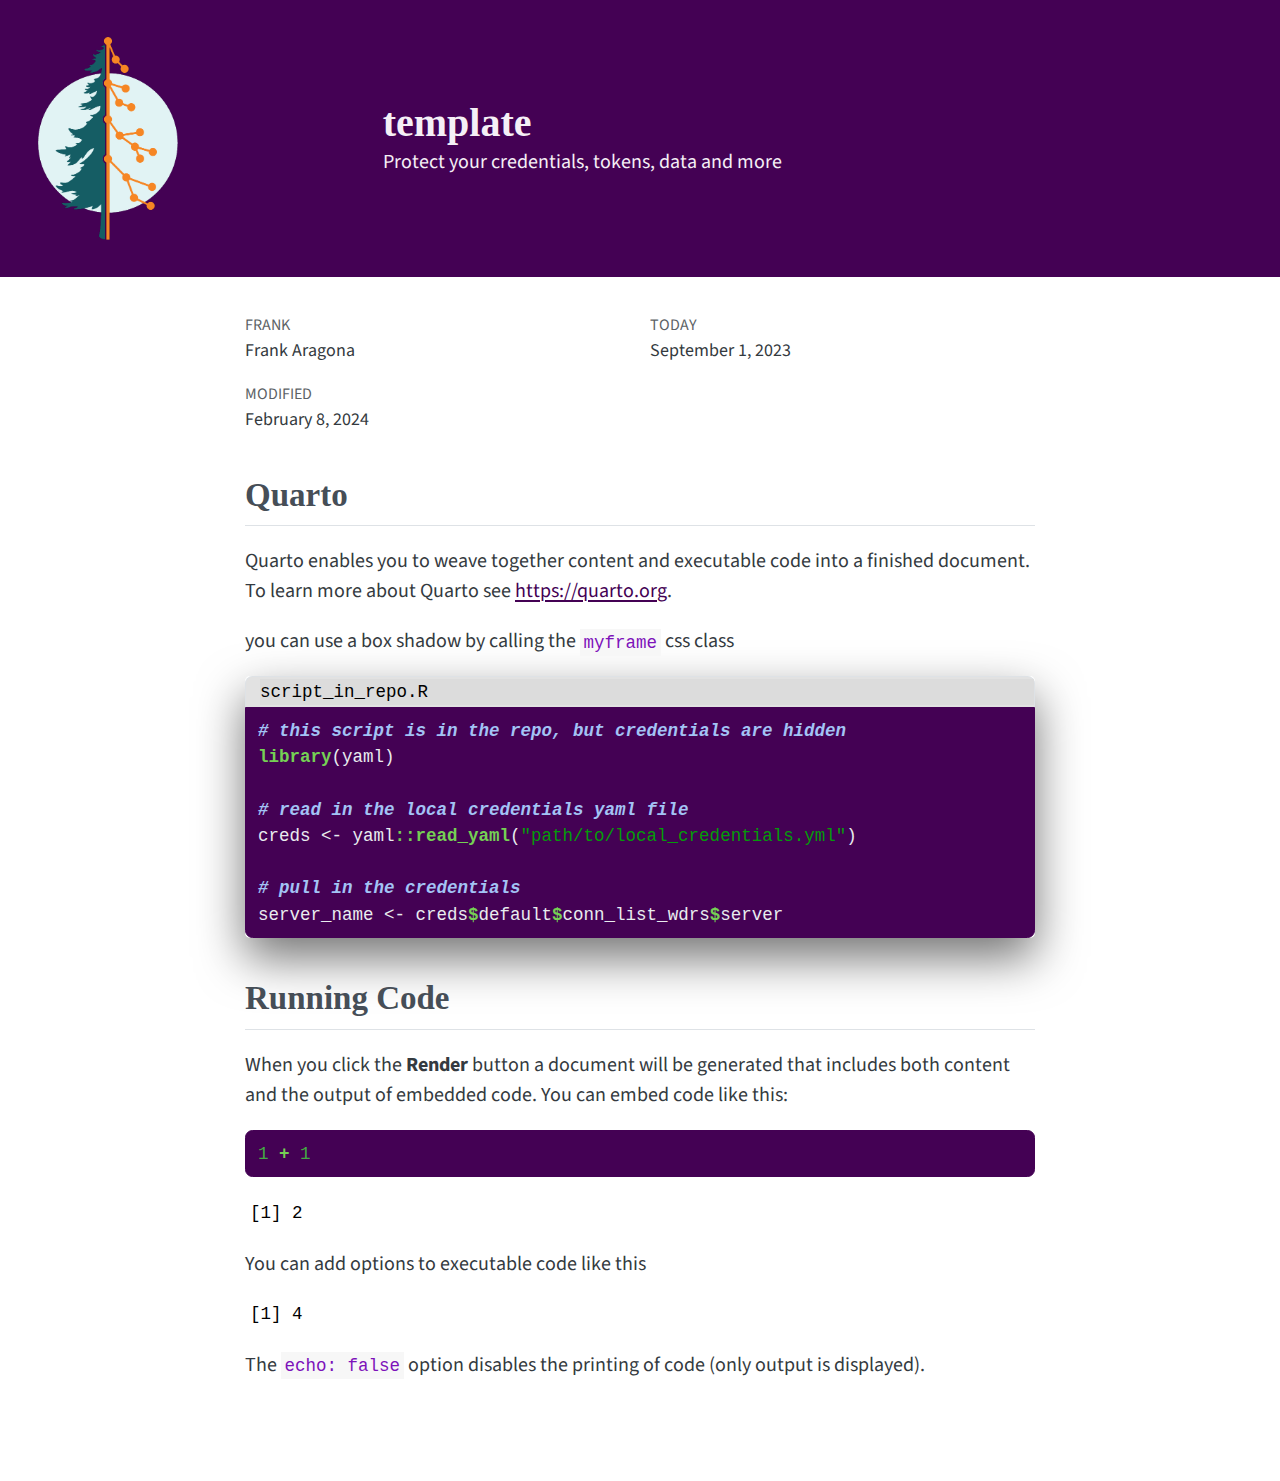
==== template.html @ 8df8af8a "initial push" ====
<!DOCTYPE html>
<html xmlns="http://www.w3.org/1999/xhtml" lang="en" xml:lang="en"><head>

<meta charset="utf-8">
<meta name="generator" content="quarto-1.4.358">

<meta name="viewport" content="width=device-width, initial-scale=1.0, user-scalable=yes">

<meta name="author" content="Frank Aragona">
<meta name="dcterms.date" content="2023-09-01">
<meta name="description" content="Protect your credentials, tokens, data and more">

<title>template</title>
<style>
code{white-space: pre-wrap;}
span.smallcaps{font-variant: small-caps;}
div.columns{display: flex; gap: min(4vw, 1.5em);}
div.column{flex: auto; overflow-x: auto;}
div.hanging-indent{margin-left: 1.5em; text-indent: -1.5em;}
ul.task-list{list-style: none;}
ul.task-list li input[type="checkbox"] {
  width: 0.8em;
  margin: 0 0.8em 0.2em -1em; /* quarto-specific, see https://github.com/quarto-dev/quarto-cli/issues/4556 */ 
  vertical-align: middle;
}
/* CSS for syntax highlighting */
pre > code.sourceCode { white-space: pre; position: relative; }
pre > code.sourceCode > span { line-height: 1.25; }
pre > code.sourceCode > span:empty { height: 1.2em; }
.sourceCode { overflow: visible; }
code.sourceCode > span { color: inherit; text-decoration: inherit; }
div.sourceCode { margin: 1em 0; }
pre.sourceCode { margin: 0; }
@media screen {
div.sourceCode { overflow: auto; }
}
@media print {
pre > code.sourceCode { white-space: pre-wrap; }
pre > code.sourceCode > span { text-indent: -5em; padding-left: 5em; }
}
pre.numberSource code
  { counter-reset: source-line 0; }
pre.numberSource code > span
  { position: relative; left: -4em; counter-increment: source-line; }
pre.numberSource code > span > a:first-child::before
  { content: counter(source-line);
    position: relative; left: -1em; text-align: right; vertical-align: baseline;
    border: none; display: inline-block;
    -webkit-touch-callout: none; -webkit-user-select: none;
    -khtml-user-select: none; -moz-user-select: none;
    -ms-user-select: none; user-select: none;
    padding: 0 4px; width: 4em;
  }
pre.numberSource { margin-left: 3em;  padding-left: 4px; }
div.sourceCode
  {   }
@media screen {
pre > code.sourceCode > span > a:first-child::before { text-decoration: underline; }
}
</style>


<script src="template_files/libs/clipboard/clipboard.min.js"></script>
<script src="template_files/libs/quarto-html/quarto.js"></script>
<script src="template_files/libs/quarto-html/popper.min.js"></script>
<script src="template_files/libs/quarto-html/tippy.umd.min.js"></script>
<script src="template_files/libs/quarto-html/anchor.min.js"></script>
<link href="template_files/libs/quarto-html/tippy.css" rel="stylesheet">
<link href="template_files/libs/quarto-html/quarto-syntax-highlighting.css" rel="stylesheet" id="quarto-text-highlighting-styles">
<script src="template_files/libs/bootstrap/bootstrap.min.js"></script>
<link href="template_files/libs/bootstrap/bootstrap-icons.css" rel="stylesheet">
<link href="template_files/libs/bootstrap/bootstrap.min.css" rel="stylesheet" id="quarto-bootstrap" data-mode="light">


</head>

<body class="fullcontent">

<header id="title-block-header" class="quarto-title-block default page-columns page-full">
  <div class="quarto-title-banner page-columns page-full">
    <div class="quarto-title column-body">
      <h1 class="title">template</h1>
                  <div>
        <div class="description">
          Protect your credentials, tokens, data and more
        </div>
      </div>
                </div>
  </div>
    
  
  <div class="quarto-title-meta">

      <div>
      <div class="quarto-title-meta-heading">frank</div>
      <div class="quarto-title-meta-contents">
               <p>Frank Aragona </p>
            </div>
    </div>
      
      <div>
      <div class="quarto-title-meta-heading">today</div>
      <div class="quarto-title-meta-contents">
        <p class="date">September 1, 2023</p>
      </div>
    </div>
    
      <div>
      <div class="quarto-title-meta-heading">Modified</div>
      <div class="quarto-title-meta-contents">
        <p class="date-modified">February 8, 2024</p>
      </div>
    </div>
      
    </div>
    
  
  </header><div id="quarto-content" class="page-columns page-rows-contents page-layout-article">

<main class="content quarto-banner-title-block" id="quarto-document-content">




<section id="quarto" class="level2">
<h2 class="anchored" data-anchor-id="quarto">Quarto</h2>
<p>Quarto enables you to weave together content and executable code into a finished document. To learn more about Quarto see <a href="https://quarto.org" class="uri">https://quarto.org</a>.</p>
<p>you can use a box shadow by calling the <code>myframe</code> css class</p>
<div class="myframe">
<div class="cell">
<div class="code-with-filename">
<div class="code-with-filename-file">
<pre><strong>script_in_repo.R</strong></pre>
</div>
<div class="sourceCode cell-code" id="cb1"><pre class="sourceCode r code-with-copy"><code class="sourceCode r"><span id="cb1-1"><a href="#cb1-1" aria-hidden="true" tabindex="-1"></a><span class="co"># this script is in the repo, but credentials are hidden</span></span>
<span id="cb1-2"><a href="#cb1-2" aria-hidden="true" tabindex="-1"></a><span class="fu">library</span>(yaml)</span>
<span id="cb1-3"><a href="#cb1-3" aria-hidden="true" tabindex="-1"></a></span>
<span id="cb1-4"><a href="#cb1-4" aria-hidden="true" tabindex="-1"></a><span class="co"># read in the local credentials yaml file</span></span>
<span id="cb1-5"><a href="#cb1-5" aria-hidden="true" tabindex="-1"></a>creds <span class="ot">&lt;-</span> yaml<span class="sc">::</span><span class="fu">read_yaml</span>(<span class="st">"path/to/local_credentials.yml"</span>)</span>
<span id="cb1-6"><a href="#cb1-6" aria-hidden="true" tabindex="-1"></a></span>
<span id="cb1-7"><a href="#cb1-7" aria-hidden="true" tabindex="-1"></a><span class="co"># pull in the credentials</span></span>
<span id="cb1-8"><a href="#cb1-8" aria-hidden="true" tabindex="-1"></a>server_name <span class="ot">&lt;-</span> creds<span class="sc">$</span>default<span class="sc">$</span>conn_list_wdrs<span class="sc">$</span>server</span></code><button title="Copy to Clipboard" class="code-copy-button"><i class="bi"></i></button></pre></div>
</div>
</div>
</div>
</section>
<section id="running-code" class="level2">
<h2 class="anchored" data-anchor-id="running-code">Running Code</h2>
<p>When you click the <strong>Render</strong> button a document will be generated that includes both content and the output of embedded code. You can embed code like this:</p>
<div class="cell">
<div class="sourceCode cell-code" id="cb2"><pre class="sourceCode r code-with-copy"><code class="sourceCode r"><span id="cb2-1"><a href="#cb2-1" aria-hidden="true" tabindex="-1"></a><span class="dv">1</span> <span class="sc">+</span> <span class="dv">1</span></span></code><button title="Copy to Clipboard" class="code-copy-button"><i class="bi"></i></button></pre></div>
<div class="cell-output cell-output-stdout">
<pre><code>[1] 2</code></pre>
</div>
</div>
<p>You can add options to executable code like this</p>
<div class="cell">
<div class="cell-output cell-output-stdout">
<pre><code>[1] 4</code></pre>
</div>
</div>
<p>The <code>echo: false</code> option disables the printing of code (only output is displayed).</p>
</section>

</main>
<!-- /main column -->
<script id="quarto-html-after-body" type="application/javascript">
window.document.addEventListener("DOMContentLoaded", function (event) {
  const toggleBodyColorMode = (bsSheetEl) => {
    const mode = bsSheetEl.getAttribute("data-mode");
    const bodyEl = window.document.querySelector("body");
    if (mode === "dark") {
      bodyEl.classList.add("quarto-dark");
      bodyEl.classList.remove("quarto-light");
    } else {
      bodyEl.classList.add("quarto-light");
      bodyEl.classList.remove("quarto-dark");
    }
  }
  const toggleBodyColorPrimary = () => {
    const bsSheetEl = window.document.querySelector("link#quarto-bootstrap");
    if (bsSheetEl) {
      toggleBodyColorMode(bsSheetEl);
    }
  }
  toggleBodyColorPrimary();  
  const icon = "";
  const anchorJS = new window.AnchorJS();
  anchorJS.options = {
    placement: 'right',
    icon: icon
  };
  anchorJS.add('.anchored');
  const isCodeAnnotation = (el) => {
    for (const clz of el.classList) {
      if (clz.startsWith('code-annotation-')) {                     
        return true;
      }
    }
    return false;
  }
  const clipboard = new window.ClipboardJS('.code-copy-button', {
    text: function(trigger) {
      const codeEl = trigger.previousElementSibling.cloneNode(true);
      for (const childEl of codeEl.children) {
        if (isCodeAnnotation(childEl)) {
          childEl.remove();
        }
      }
      return codeEl.innerText;
    }
  });
  clipboard.on('success', function(e) {
    // button target
    const button = e.trigger;
    // don't keep focus
    button.blur();
    // flash "checked"
    button.classList.add('code-copy-button-checked');
    var currentTitle = button.getAttribute("title");
    button.setAttribute("title", "Copied!");
    let tooltip;
    if (window.bootstrap) {
      button.setAttribute("data-bs-toggle", "tooltip");
      button.setAttribute("data-bs-placement", "left");
      button.setAttribute("data-bs-title", "Copied!");
      tooltip = new bootstrap.Tooltip(button, 
        { trigger: "manual", 
          customClass: "code-copy-button-tooltip",
          offset: [0, -8]});
      tooltip.show();    
    }
    setTimeout(function() {
      if (tooltip) {
        tooltip.hide();
        button.removeAttribute("data-bs-title");
        button.removeAttribute("data-bs-toggle");
        button.removeAttribute("data-bs-placement");
      }
      button.setAttribute("title", currentTitle);
      button.classList.remove('code-copy-button-checked');
    }, 1000);
    // clear code selection
    e.clearSelection();
  });
  function tippyHover(el, contentFn, onTriggerFn, onUntriggerFn) {
    const config = {
      allowHTML: true,
      maxWidth: 500,
      delay: 100,
      arrow: false,
      appendTo: function(el) {
          return el.parentElement;
      },
      interactive: true,
      interactiveBorder: 10,
      theme: 'quarto',
      placement: 'bottom-start',
    };
    if (contentFn) {
      config.content = contentFn;
    }
    if (onTriggerFn) {
      config.onTrigger = onTriggerFn;
    }
    if (onUntriggerFn) {
      config.onUntrigger = onUntriggerFn;
    }
    window.tippy(el, config); 
  }
  const noterefs = window.document.querySelectorAll('a[role="doc-noteref"]');
  for (var i=0; i<noterefs.length; i++) {
    const ref = noterefs[i];
    tippyHover(ref, function() {
      // use id or data attribute instead here
      let href = ref.getAttribute('data-footnote-href') || ref.getAttribute('href');
      try { href = new URL(href).hash; } catch {}
      const id = href.replace(/^#\/?/, "");
      const note = window.document.getElementById(id);
      return note.innerHTML;
    });
  }
  const xrefs = window.document.querySelectorAll('a.quarto-xref');
  const processXRef = (id, note) => {
    // Strip column container classes
    const stripColumnClz = (el) => {
      el.classList.remove("page-full", "page-columns");
      if (el.children) {
        for (const child of el.children) {
          stripColumnClz(child);
        }
      }
    }
    stripColumnClz(note)
    if (id.startsWith('sec-')) {
      // Special case sections, only their first couple elements
      const container = document.createElement("div");
      if (note.children && note.children.length > 2) {
        for (let i = 0; i < 2; i++) {
          container.appendChild(note.children[i].cloneNode(true));
        }
        return container.innerHTML
      } else {
        return note.innerHTML;
      }
    } else {
      // Remove any anchor links if they are present
      const anchorLink = note.querySelector('a.anchorjs-link');
      if (anchorLink) {
        anchorLink.remove();
      }
      return note.innerHTML;
    }
  }
  for (var i=0; i<xrefs.length; i++) {
    const xref = xrefs[i];
    tippyHover(xref, undefined, function(instance) {
      instance.disable();
      let url = xref.getAttribute('href');
      let hash = undefined; 
      if (url.startsWith('#')) {
        hash = url;
      } else {
        try { hash = new URL(url).hash; } catch {}
      }
      if (hash) {
        const id = hash.replace(/^#\/?/, "");
        const note = window.document.getElementById(id);
        if (note !== null) {
          try {
            const html = processXRef(id, note.cloneNode(true));
            instance.setContent(html);
          } finally {
            instance.enable();
            instance.show();
          }
        } else {
          // See if we can fetch this
          fetch(url.split('#')[0])
          .then(res => res.text())
          .then(html => {
            const parser = new DOMParser();
            const htmlDoc = parser.parseFromString(html, "text/html");
            const note = htmlDoc.getElementById(id);
            if (note !== null) {
              const html = processXRef(id, note);
              instance.setContent(html);
            } 
          }).finally(() => {
            instance.enable();
            instance.show();
          });
        }
      }
    }, function(instance) {
    });
  }
      let selectedAnnoteEl;
      const selectorForAnnotation = ( cell, annotation) => {
        let cellAttr = 'data-code-cell="' + cell + '"';
        let lineAttr = 'data-code-annotation="' +  annotation + '"';
        const selector = 'span[' + cellAttr + '][' + lineAttr + ']';
        return selector;
      }
      const selectCodeLines = (annoteEl) => {
        const doc = window.document;
        const targetCell = annoteEl.getAttribute("data-target-cell");
        const targetAnnotation = annoteEl.getAttribute("data-target-annotation");
        const annoteSpan = window.document.querySelector(selectorForAnnotation(targetCell, targetAnnotation));
        const lines = annoteSpan.getAttribute("data-code-lines").split(",");
        const lineIds = lines.map((line) => {
          return targetCell + "-" + line;
        })
        let top = null;
        let height = null;
        let parent = null;
        if (lineIds.length > 0) {
            //compute the position of the single el (top and bottom and make a div)
            const el = window.document.getElementById(lineIds[0]);
            top = el.offsetTop;
            height = el.offsetHeight;
            parent = el.parentElement.parentElement;
          if (lineIds.length > 1) {
            const lastEl = window.document.getElementById(lineIds[lineIds.length - 1]);
            const bottom = lastEl.offsetTop + lastEl.offsetHeight;
            height = bottom - top;
          }
          if (top !== null && height !== null && parent !== null) {
            // cook up a div (if necessary) and position it 
            let div = window.document.getElementById("code-annotation-line-highlight");
            if (div === null) {
              div = window.document.createElement("div");
              div.setAttribute("id", "code-annotation-line-highlight");
              div.style.position = 'absolute';
              parent.appendChild(div);
            }
            div.style.top = top - 2 + "px";
            div.style.height = height + 4 + "px";
            div.style.left = 0;
            let gutterDiv = window.document.getElementById("code-annotation-line-highlight-gutter");
            if (gutterDiv === null) {
              gutterDiv = window.document.createElement("div");
              gutterDiv.setAttribute("id", "code-annotation-line-highlight-gutter");
              gutterDiv.style.position = 'absolute';
              const codeCell = window.document.getElementById(targetCell);
              const gutter = codeCell.querySelector('.code-annotation-gutter');
              gutter.appendChild(gutterDiv);
            }
            gutterDiv.style.top = top - 2 + "px";
            gutterDiv.style.height = height + 4 + "px";
          }
          selectedAnnoteEl = annoteEl;
        }
      };
      const unselectCodeLines = () => {
        const elementsIds = ["code-annotation-line-highlight", "code-annotation-line-highlight-gutter"];
        elementsIds.forEach((elId) => {
          const div = window.document.getElementById(elId);
          if (div) {
            div.remove();
          }
        });
        selectedAnnoteEl = undefined;
      };
        // Handle positioning of the toggle
    window.addEventListener(
      "resize",
      throttle(() => {
        console.log("RESIZE");
        elRect = undefined;
        if (selectedAnnoteEl) {
          selectCodeLines(selectedAnnoteEl);
        }
      }, 10)
    );
    function throttle(fn, ms) {
    let throttle = false;
    let timer;
      return (...args) => {
        if(!throttle) { // first call gets through
            fn.apply(this, args);
            throttle = true;
        } else { // all the others get throttled
            if(timer) clearTimeout(timer); // cancel #2
            timer = setTimeout(() => {
              fn.apply(this, args);
              timer = throttle = false;
            }, ms);
        }
      };
    }
      // Attach click handler to the DT
      const annoteDls = window.document.querySelectorAll('dt[data-target-cell]');
      for (const annoteDlNode of annoteDls) {
        annoteDlNode.addEventListener('click', (event) => {
          const clickedEl = event.target;
          if (clickedEl !== selectedAnnoteEl) {
            unselectCodeLines();
            const activeEl = window.document.querySelector('dt[data-target-cell].code-annotation-active');
            if (activeEl) {
              activeEl.classList.remove('code-annotation-active');
            }
            selectCodeLines(clickedEl);
            clickedEl.classList.add('code-annotation-active');
          } else {
            // Unselect the line
            unselectCodeLines();
            clickedEl.classList.remove('code-annotation-active');
          }
        });
      }
  const findCites = (el) => {
    const parentEl = el.parentElement;
    if (parentEl) {
      const cites = parentEl.dataset.cites;
      if (cites) {
        return {
          el,
          cites: cites.split(' ')
        };
      } else {
        return findCites(el.parentElement)
      }
    } else {
      return undefined;
    }
  };
  var bibliorefs = window.document.querySelectorAll('a[role="doc-biblioref"]');
  for (var i=0; i<bibliorefs.length; i++) {
    const ref = bibliorefs[i];
    const citeInfo = findCites(ref);
    if (citeInfo) {
      tippyHover(citeInfo.el, function() {
        var popup = window.document.createElement('div');
        citeInfo.cites.forEach(function(cite) {
          var citeDiv = window.document.createElement('div');
          citeDiv.classList.add('hanging-indent');
          citeDiv.classList.add('csl-entry');
          var biblioDiv = window.document.getElementById('ref-' + cite);
          if (biblioDiv) {
            citeDiv.innerHTML = biblioDiv.innerHTML;
          }
          popup.appendChild(citeDiv);
        });
        return popup.innerHTML;
      });
    }
  }
});
</script>
</div> <!-- /content -->




</body></html>
---- template_files/libs/quarto-html/tippy.css ----
.tippy-box[data-animation=fade][data-state=hidden]{opacity:0}[data-tippy-root]{max-width:calc(100vw - 10px)}.tippy-box{position:relative;background-color:#333;color:#fff;border-radius:4px;font-size:14px;line-height:1.4;white-space:normal;outline:0;transition-property:transform,visibility,opacity}.tippy-box[data-placement^=top]>.tippy-arrow{bottom:0}.tippy-box[data-placement^=top]>.tippy-arrow:before{bottom:-7px;left:0;border-width:8px 8px 0;border-top-color:initial;transform-origin:center top}.tippy-box[data-placement^=bottom]>.tippy-arrow{top:0}.tippy-box[data-placement^=bottom]>.tippy-arrow:before{top:-7px;left:0;border-width:0 8px 8px;border-bottom-color:initial;transform-origin:center bottom}.tippy-box[data-placement^=left]>.tippy-arrow{right:0}.tippy-box[data-placement^=left]>.tippy-arrow:before{border-width:8px 0 8px 8px;border-left-color:initial;right:-7px;transform-origin:center left}.tippy-box[data-placement^=right]>.tippy-arrow{left:0}.tippy-box[data-placement^=right]>.tippy-arrow:before{left:-7px;border-width:8px 8px 8px 0;border-right-color:initial;transform-origin:center right}.tippy-box[data-inertia][data-state=visible]{transition-timing-function:cubic-bezier(.54,1.5,.38,1.11)}.tippy-arrow{width:16px;height:16px;color:#333}.tippy-arrow:before{content:"";position:absolute;border-color:transparent;border-style:solid}.tippy-content{position:relative;padding:5px 9px;z-index:1}
---- template_files/libs/quarto-html/quarto-syntax-highlighting.css ----
/* quarto syntax highlight colors */
:root {
  --quarto-hl-al-color: #ffff00;
  --quarto-hl-an-color: #0066ff;
  --quarto-hl-at-color: inherit;
  --quarto-hl-bn-color: #44aa43;
  --quarto-hl-bu-color: inherit;
  --quarto-hl-ch-color: #75D054ff;
  --quarto-hl-co-color: #a3c3f5;
  --quarto-hl-cn-color: inherit;
  --quarto-hl-cf-color: #43a8ed;
  --quarto-hl-dt-color: inherit;
  --quarto-hl-dv-color: #44aa43;
  --quarto-hl-do-color: #abe338;
  --quarto-hl-er-color: #ffff00;
  --quarto-hl-ex-color: inherit;
  --quarto-hl-fl-color: #44aa43;
  --quarto-hl-fu-color: #75D054ff;
  --quarto-hl-im-color: inherit;
  --quarto-hl-in-color: #adb5bd;
  --quarto-hl-kw-color: #43a8ed;
  --quarto-hl-op-color: inherit;
  --quarto-hl-pp-color: inherit;
  --quarto-hl-sc-color: #75D054ff;
  --quarto-hl-ss-color: #75D054ff;
  --quarto-hl-st-color: #049b0a;
  --quarto-hl-va-color: inherit;
  --quarto-hl-vs-color: #049b0a;
  --quarto-hl-wa-color: #ffff00;
}

/* other quarto variables */
:root {
  --quarto-font-monospace: SFMono-Regular, Menlo, Monaco, Consolas, "Liberation Mono", "Courier New", monospace;
}

code span.al {
  color: #ffff00;
  font-style: inherit;
}

code span.an {
  color: #0066ff;
  font-weight: bold;
  font-style: italic;
}

code span.at {
  font-style: inherit;
}

code span.bn {
  color: #44aa43;
  font-style: inherit;
}

code span.bu {
  font-style: inherit;
}

code span.ch {
  color: #75d054;
  font-style: inherit;
}

code span.co {
  color: #a3c3f5;
  font-weight: bold;
  font-style: italic;
}

code span.cn {
  font-style: inherit;
}

code span.cf {
  color: #43a8ed;
  font-weight: bold;
  font-style: inherit;
}

code span.dt {
  font-style: inherit;
  text-decoration: underline;
}

code span.dv {
  color: #44aa43;
  font-style: inherit;
}

code span.do {
  color: #abe338;
  font-style: italic;
}

code span.er {
  color: #ffff00;
  font-weight: bold;
  font-style: inherit;
}

code span.ex {
  font-style: inherit;
}

code span.fl {
  color: #44aa43;
  font-style: inherit;
}

code span.fu {
  color: #75d054;
  font-weight: bold;
  font-style: inherit;
}

code span.im {
  font-style: inherit;
}

code span.in {
  color: #adb5bd;
  font-weight: bold;
  font-style: italic;
}

code span.kw {
  color: #43a8ed;
  font-weight: bold;
  font-style: inherit;
}

code span.op {
  font-style: inherit;
}

code span.pp {
  font-weight: bold;
  font-style: inherit;
}

code span.sc {
  color: #75d054;
  font-weight: bold;
  font-style: inherit;
}

code span.ss {
  color: #75d054;
  font-weight: bold;
  font-style: inherit;
}

code span.st {
  color: #049b0a;
  font-style: inherit;
}

code span.va {
  font-style: inherit;
}

code span.vs {
  color: #049b0a;
  font-style: inherit;
}

code span.wa {
  color: #ffff00;
  font-weight: bold;
  font-style: inherit;
}

.prevent-inlining {
  content: "</";
}

/*# sourceMappingURL=debc5d5d77c3f9108843748ff7464032.css.map */
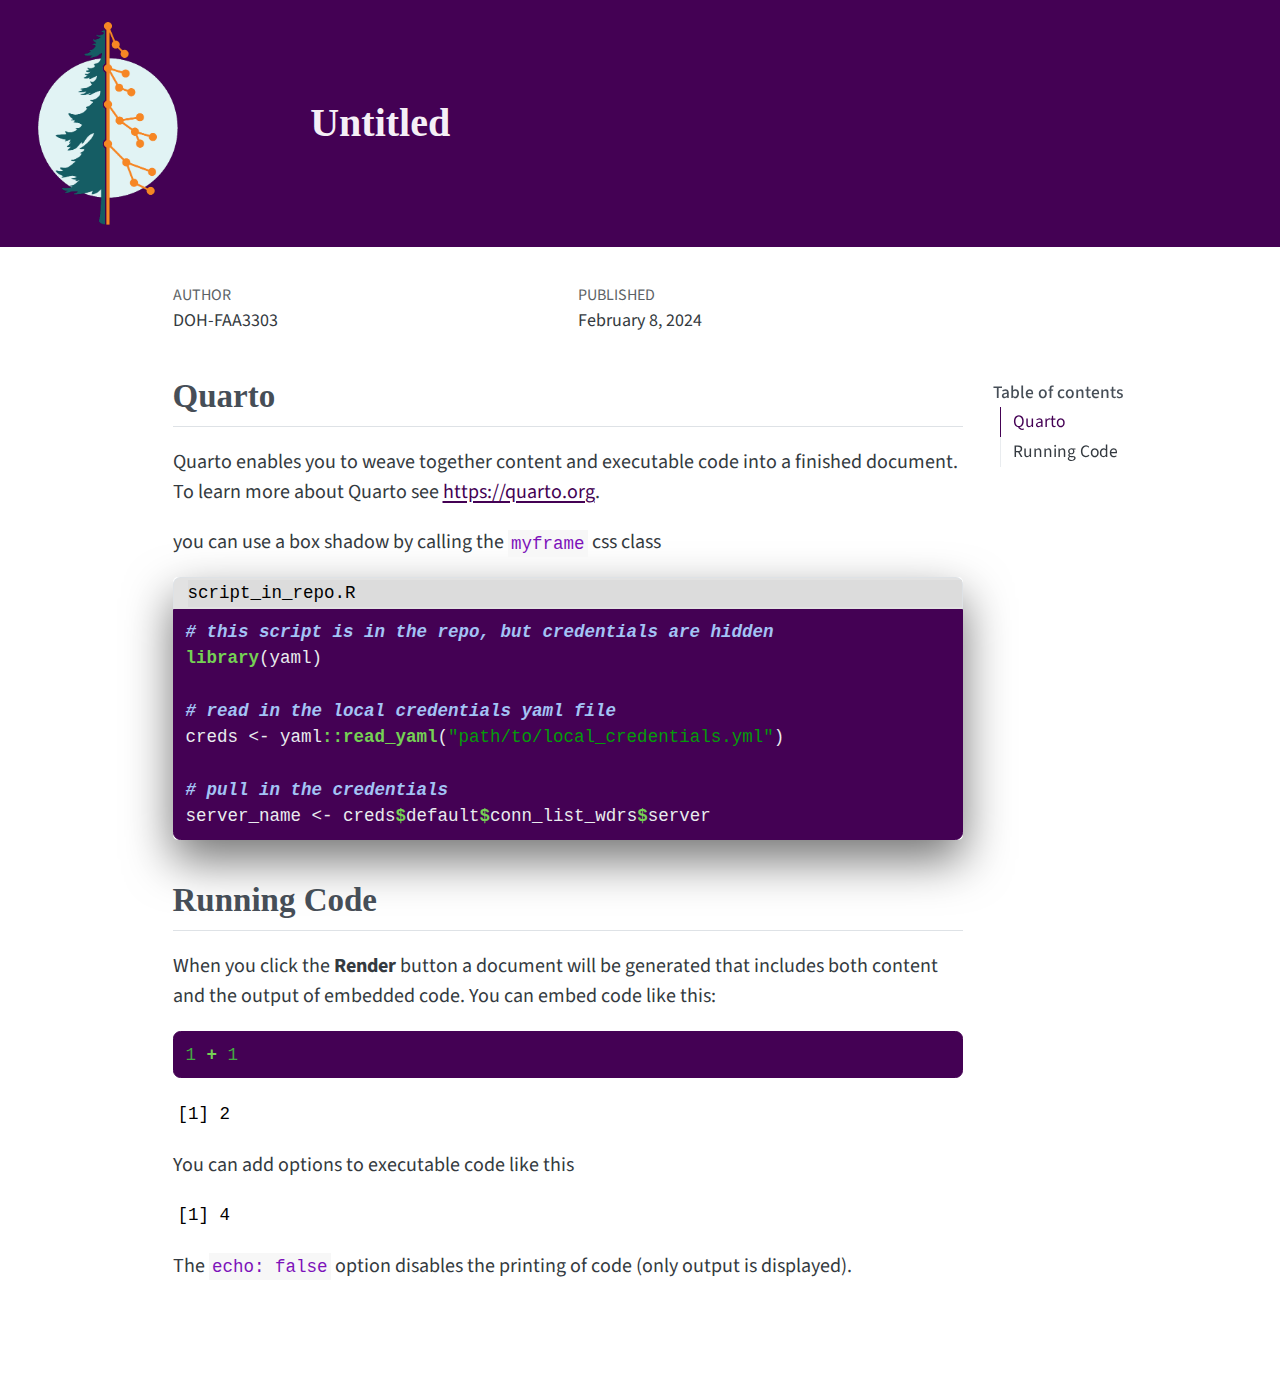
==== commit 37b3862d: "update to make template ext" ====
--- a/template.html
+++ b/template.html
@@ -6,11 +6,10 @@
 
 <meta name="viewport" content="width=device-width, initial-scale=1.0, user-scalable=yes">
 
-<meta name="author" content="Frank Aragona">
-<meta name="dcterms.date" content="2023-09-01">
-<meta name="description" content="Protect your credentials, tokens, data and more">
-
-<title>template</title>
+<meta name="author" content="DOH-FAA3303">
+<meta name="dcterms.date" content="2024-02-08">
+
+<title>Untitled</title>
 <style>
 code{white-space: pre-wrap;}
 span.smallcaps{font-variant: small-caps;}
@@ -74,49 +73,47 @@
 
 </head>
 
-<body class="fullcontent">
+<body>
 
 <header id="title-block-header" class="quarto-title-block default page-columns page-full">
   <div class="quarto-title-banner page-columns page-full">
     <div class="quarto-title column-body">
-      <h1 class="title">template</h1>
-                  <div>
-        <div class="description">
-          Protect your credentials, tokens, data and more
-        </div>
-      </div>
-                </div>
+      <h1 class="title">Untitled</h1>
+                      </div>
   </div>
     
   
   <div class="quarto-title-meta">
 
       <div>
-      <div class="quarto-title-meta-heading">frank</div>
+      <div class="quarto-title-meta-heading">Author</div>
       <div class="quarto-title-meta-contents">
-               <p>Frank Aragona </p>
+               <p>DOH-FAA3303 </p>
             </div>
     </div>
       
       <div>
-      <div class="quarto-title-meta-heading">today</div>
+      <div class="quarto-title-meta-heading">Published</div>
       <div class="quarto-title-meta-contents">
-        <p class="date">September 1, 2023</p>
+        <p class="date">February 8, 2024</p>
       </div>
     </div>
     
-      <div>
-      <div class="quarto-title-meta-heading">Modified</div>
-      <div class="quarto-title-meta-contents">
-        <p class="date-modified">February 8, 2024</p>
-      </div>
-    </div>
       
     </div>
     
   
   </header><div id="quarto-content" class="page-columns page-rows-contents page-layout-article">
-
+<div id="quarto-margin-sidebar" class="sidebar margin-sidebar">
+  <nav id="TOC" role="doc-toc" class="toc-active">
+    <h2 id="toc-title">Table of contents</h2>
+   
+  <ul>
+  <li><a href="#quarto" id="toc-quarto" class="nav-link active" data-scroll-target="#quarto">Quarto</a></li>
+  <li><a href="#running-code" id="toc-running-code" class="nav-link" data-scroll-target="#running-code">Running Code</a></li>
+  </ul>
+</nav>
+</div>
 <main class="content quarto-banner-title-block" id="quarto-document-content">
 
 
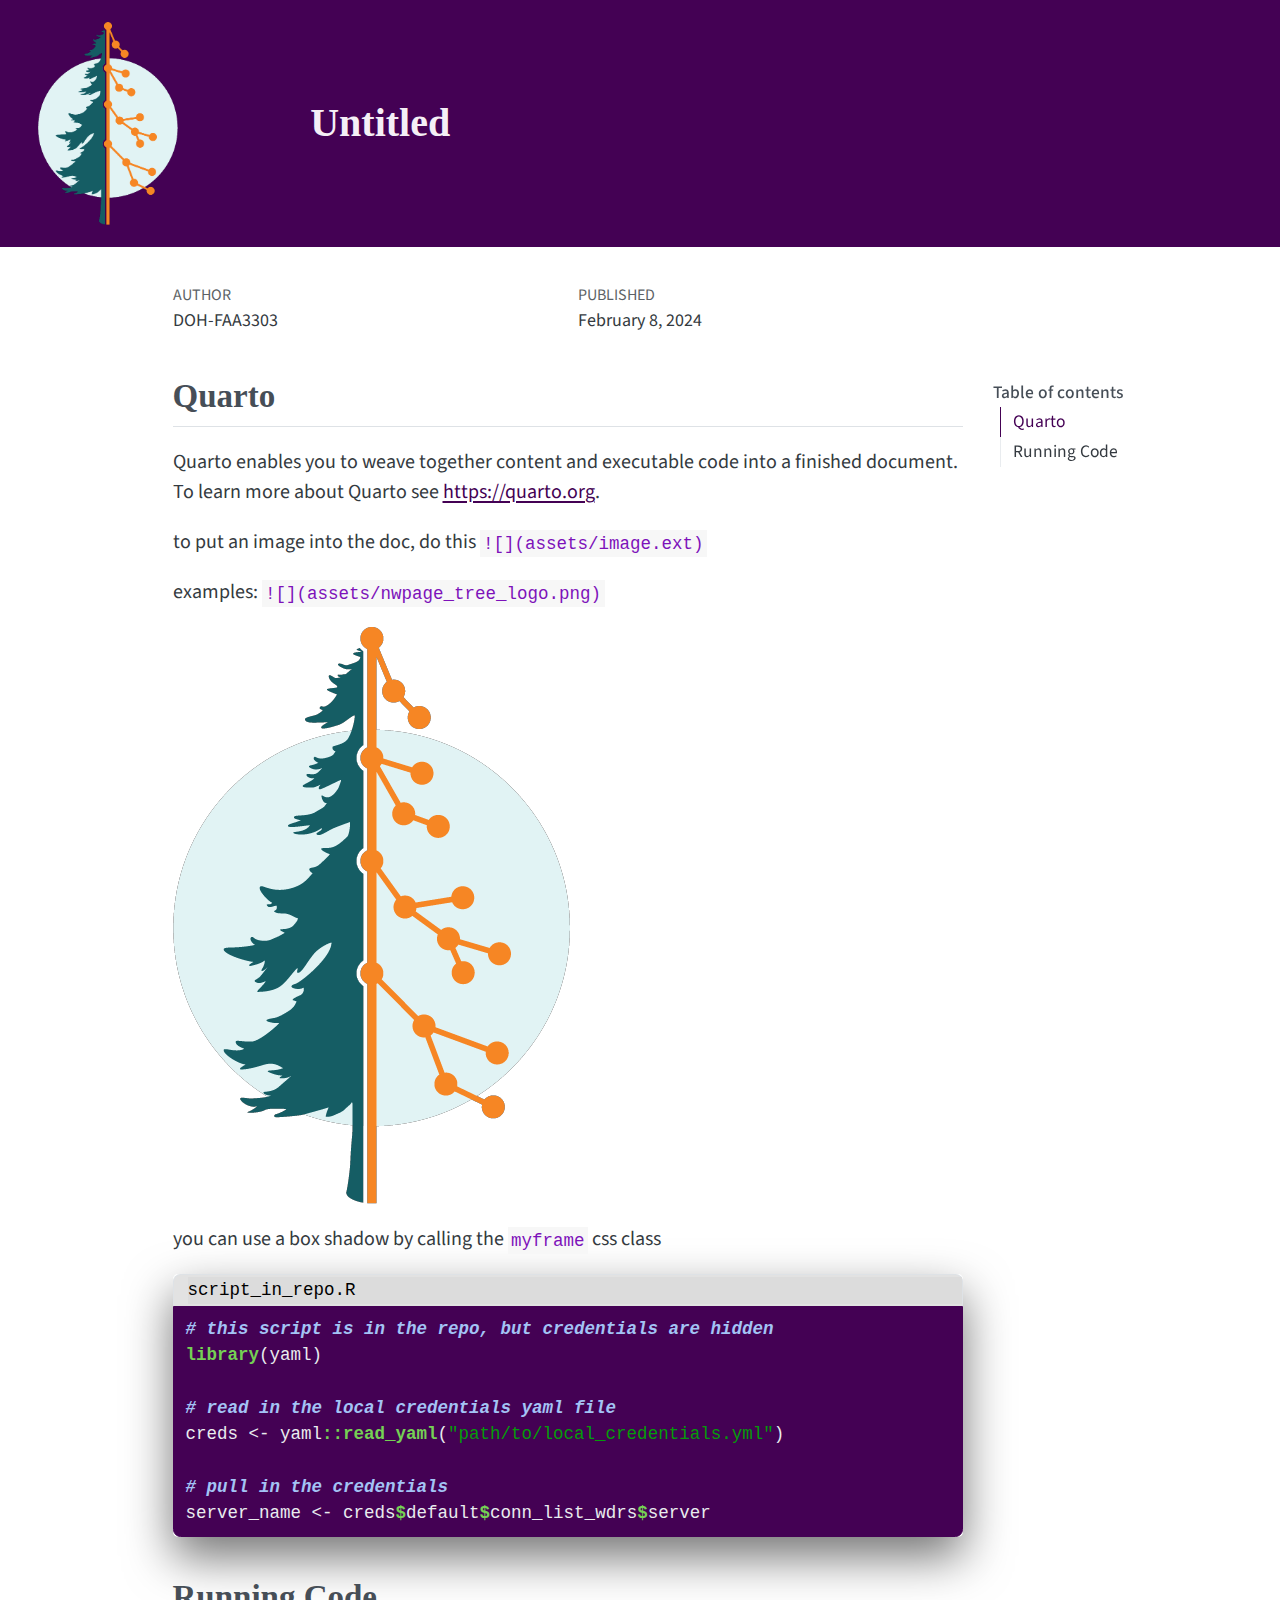
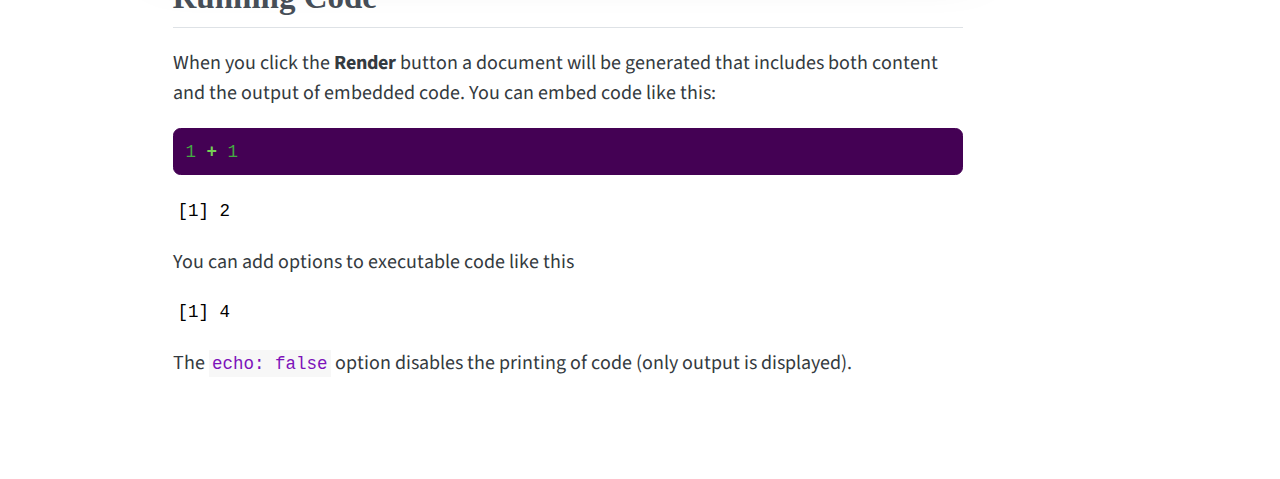
==== commit b65b745b: "add image example" ====
--- a/template.html
+++ b/template.html
@@ -122,6 +122,9 @@
 <section id="quarto" class="level2">
 <h2 class="anchored" data-anchor-id="quarto">Quarto</h2>
 <p>Quarto enables you to weave together content and executable code into a finished document. To learn more about Quarto see <a href="https://quarto.org" class="uri">https://quarto.org</a>.</p>
+<p>to put an image into the doc, do this <code>![](assets/image.ext)</code></p>
+<p>examples: <code>![](assets/nwpage_tree_logo.png)</code></p>
+<p><img src="assets/nwpage_tree_logo.png" class="img-fluid"></p>
 <p>you can use a box shadow by calling the <code>myframe</code> css class</p>
 <div class="myframe">
 <div class="cell">
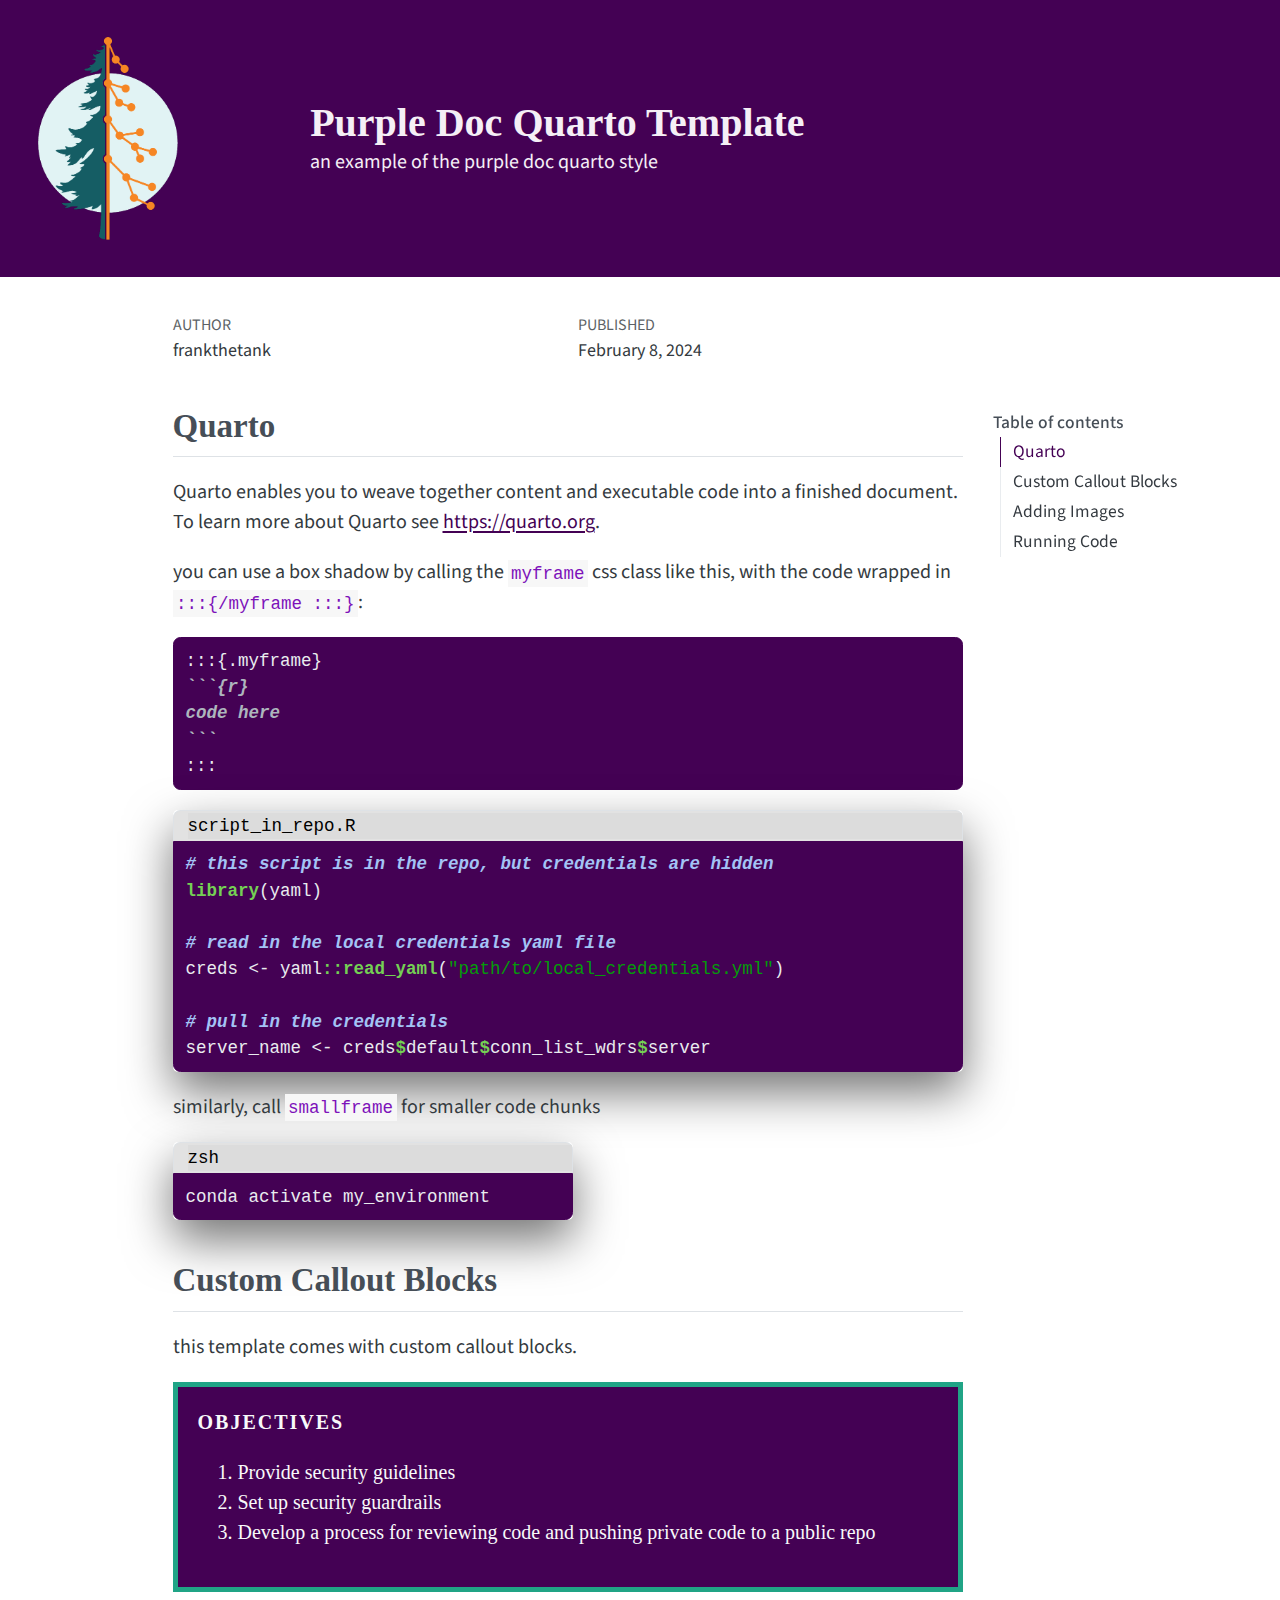
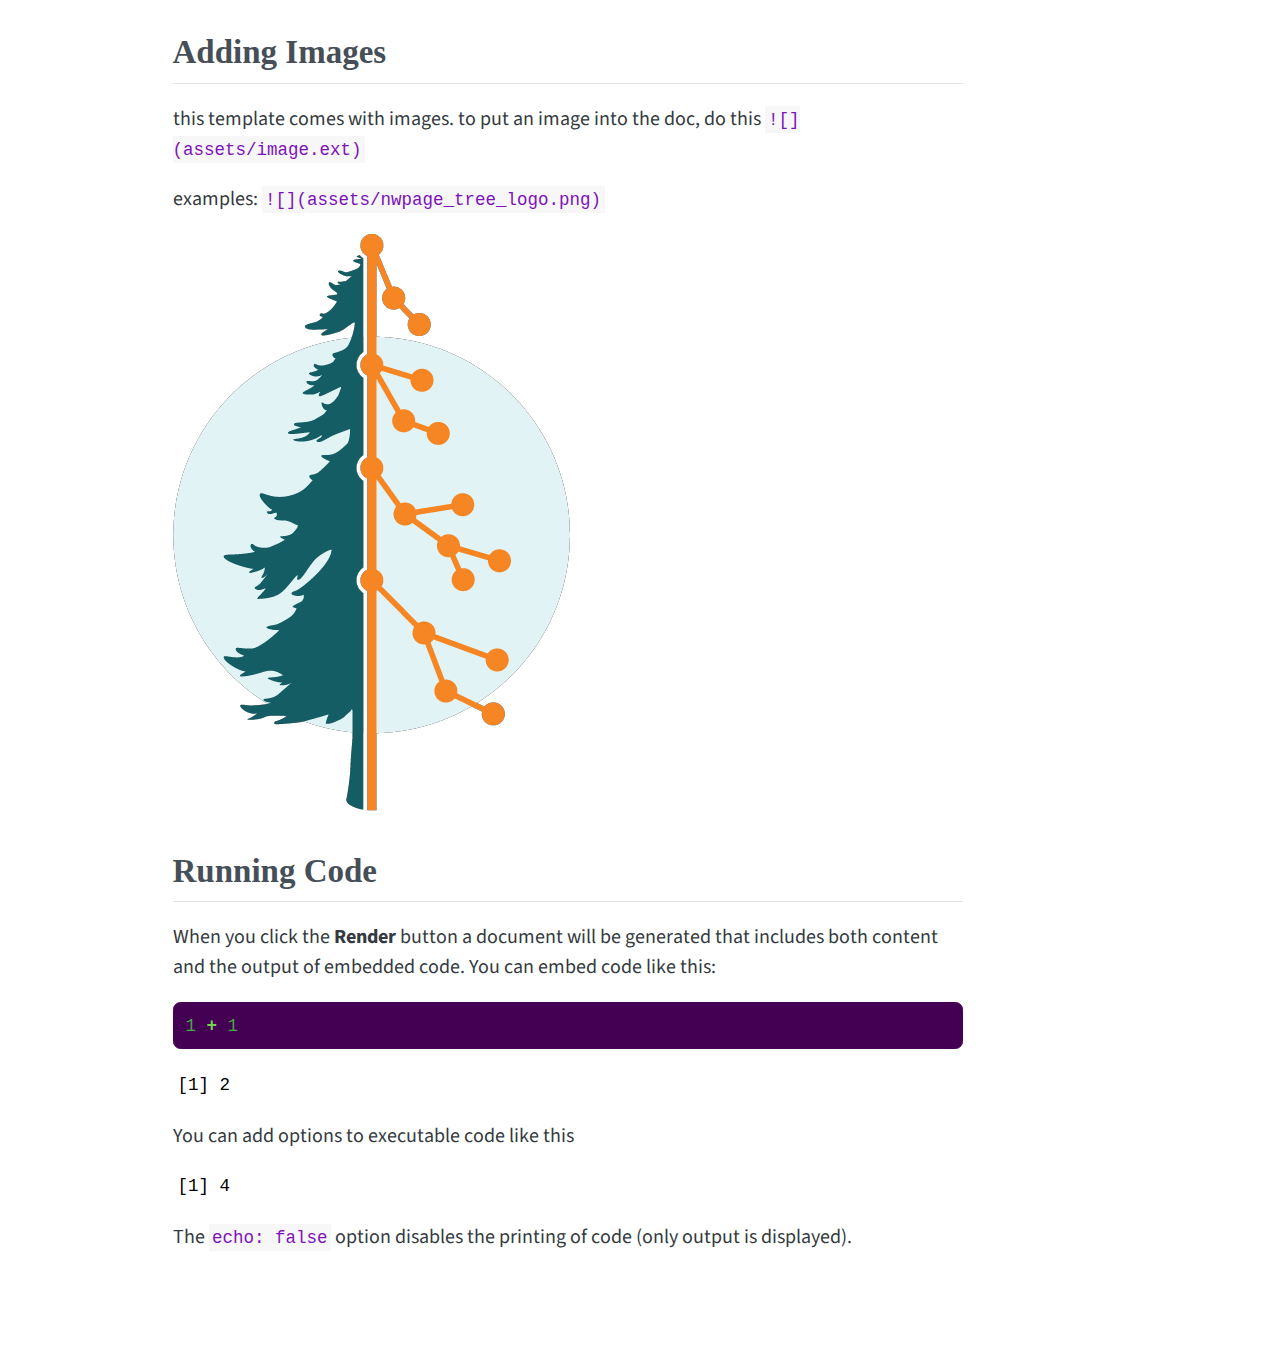
==== commit 9d48acfb: "update example doc" ====
--- a/template.html
+++ b/template.html
@@ -6,10 +6,11 @@
 
 <meta name="viewport" content="width=device-width, initial-scale=1.0, user-scalable=yes">
 
-<meta name="author" content="DOH-FAA3303">
+<meta name="author" content="frankthetank">
 <meta name="dcterms.date" content="2024-02-08">
-
-<title>Untitled</title>
+<meta name="description" content="an example of the purple doc quarto style">
+
+<title>Purple Doc Quarto Template</title>
 <style>
 code{white-space: pre-wrap;}
 span.smallcaps{font-variant: small-caps;}
@@ -78,8 +79,13 @@
 <header id="title-block-header" class="quarto-title-block default page-columns page-full">
   <div class="quarto-title-banner page-columns page-full">
     <div class="quarto-title column-body">
-      <h1 class="title">Untitled</h1>
-                      </div>
+      <h1 class="title">Purple Doc Quarto Template</h1>
+                  <div>
+        <div class="description">
+          an example of the purple doc quarto style
+        </div>
+      </div>
+                </div>
   </div>
     
   
@@ -88,7 +94,7 @@
       <div>
       <div class="quarto-title-meta-heading">Author</div>
       <div class="quarto-title-meta-contents">
-               <p>DOH-FAA3303 </p>
+               <p>frankthetank </p>
             </div>
     </div>
       
@@ -110,6 +116,8 @@
    
   <ul>
   <li><a href="#quarto" id="toc-quarto" class="nav-link active" data-scroll-target="#quarto">Quarto</a></li>
+  <li><a href="#custom-callout-blocks" id="toc-custom-callout-blocks" class="nav-link" data-scroll-target="#custom-callout-blocks">Custom Callout Blocks</a></li>
+  <li><a href="#adding-images" id="toc-adding-images" class="nav-link" data-scroll-target="#adding-images">Adding Images</a></li>
   <li><a href="#running-code" id="toc-running-code" class="nav-link" data-scroll-target="#running-code">Running Code</a></li>
   </ul>
 </nav>
@@ -122,33 +130,64 @@
 <section id="quarto" class="level2">
 <h2 class="anchored" data-anchor-id="quarto">Quarto</h2>
 <p>Quarto enables you to weave together content and executable code into a finished document. To learn more about Quarto see <a href="https://quarto.org" class="uri">https://quarto.org</a>.</p>
-<p>to put an image into the doc, do this <code>![](assets/image.ext)</code></p>
-<p>examples: <code>![](assets/nwpage_tree_logo.png)</code></p>
-<p><img src="assets/nwpage_tree_logo.png" class="img-fluid"></p>
-<p>you can use a box shadow by calling the <code>myframe</code> css class</p>
+<p>you can use a box shadow by calling the <code>myframe</code> css class like this, with the code wrapped in <code>:::{/myframe :::}</code>:</p>
+<div class="sourceCode" id="cb1"><pre class="sourceCode markdown code-with-copy"><code class="sourceCode markdown"><span id="cb1-1"><a href="#cb1-1" aria-hidden="true" tabindex="-1"></a>:::{.myframe}</span>
+<span id="cb1-2"><a href="#cb1-2" aria-hidden="true" tabindex="-1"></a><span class="in">```{r}</span></span>
+<span id="cb1-3"><a href="#cb1-3" aria-hidden="true" tabindex="-1"></a><span class="in">code here</span></span>
+<span id="cb1-4"><a href="#cb1-4" aria-hidden="true" tabindex="-1"></a><span class="in">```</span></span>
+<span id="cb1-5"><a href="#cb1-5" aria-hidden="true" tabindex="-1"></a>:::</span></code><button title="Copy to Clipboard" class="code-copy-button"><i class="bi"></i></button></pre></div>
 <div class="myframe">
 <div class="cell">
 <div class="code-with-filename">
 <div class="code-with-filename-file">
 <pre><strong>script_in_repo.R</strong></pre>
 </div>
-<div class="sourceCode cell-code" id="cb1"><pre class="sourceCode r code-with-copy"><code class="sourceCode r"><span id="cb1-1"><a href="#cb1-1" aria-hidden="true" tabindex="-1"></a><span class="co"># this script is in the repo, but credentials are hidden</span></span>
-<span id="cb1-2"><a href="#cb1-2" aria-hidden="true" tabindex="-1"></a><span class="fu">library</span>(yaml)</span>
-<span id="cb1-3"><a href="#cb1-3" aria-hidden="true" tabindex="-1"></a></span>
-<span id="cb1-4"><a href="#cb1-4" aria-hidden="true" tabindex="-1"></a><span class="co"># read in the local credentials yaml file</span></span>
-<span id="cb1-5"><a href="#cb1-5" aria-hidden="true" tabindex="-1"></a>creds <span class="ot">&lt;-</span> yaml<span class="sc">::</span><span class="fu">read_yaml</span>(<span class="st">"path/to/local_credentials.yml"</span>)</span>
-<span id="cb1-6"><a href="#cb1-6" aria-hidden="true" tabindex="-1"></a></span>
-<span id="cb1-7"><a href="#cb1-7" aria-hidden="true" tabindex="-1"></a><span class="co"># pull in the credentials</span></span>
-<span id="cb1-8"><a href="#cb1-8" aria-hidden="true" tabindex="-1"></a>server_name <span class="ot">&lt;-</span> creds<span class="sc">$</span>default<span class="sc">$</span>conn_list_wdrs<span class="sc">$</span>server</span></code><button title="Copy to Clipboard" class="code-copy-button"><i class="bi"></i></button></pre></div>
-</div>
-</div>
-</div>
+<div class="sourceCode cell-code" id="cb2"><pre class="sourceCode r code-with-copy"><code class="sourceCode r"><span id="cb2-1"><a href="#cb2-1" aria-hidden="true" tabindex="-1"></a><span class="co"># this script is in the repo, but credentials are hidden</span></span>
+<span id="cb2-2"><a href="#cb2-2" aria-hidden="true" tabindex="-1"></a><span class="fu">library</span>(yaml)</span>
+<span id="cb2-3"><a href="#cb2-3" aria-hidden="true" tabindex="-1"></a></span>
+<span id="cb2-4"><a href="#cb2-4" aria-hidden="true" tabindex="-1"></a><span class="co"># read in the local credentials yaml file</span></span>
+<span id="cb2-5"><a href="#cb2-5" aria-hidden="true" tabindex="-1"></a>creds <span class="ot">&lt;-</span> yaml<span class="sc">::</span><span class="fu">read_yaml</span>(<span class="st">"path/to/local_credentials.yml"</span>)</span>
+<span id="cb2-6"><a href="#cb2-6" aria-hidden="true" tabindex="-1"></a></span>
+<span id="cb2-7"><a href="#cb2-7" aria-hidden="true" tabindex="-1"></a><span class="co"># pull in the credentials</span></span>
+<span id="cb2-8"><a href="#cb2-8" aria-hidden="true" tabindex="-1"></a>server_name <span class="ot">&lt;-</span> creds<span class="sc">$</span>default<span class="sc">$</span>conn_list_wdrs<span class="sc">$</span>server</span></code><button title="Copy to Clipboard" class="code-copy-button"><i class="bi"></i></button></pre></div>
+</div>
+</div>
+</div>
+<p>similarly, call <code>smallframe</code> for smaller code chunks</p>
+<div class="smallframe">
+<div class="cell">
+<div class="code-with-filename">
+<div class="code-with-filename-file">
+<pre><strong>zsh</strong></pre>
+</div>
+<div class="sourceCode cell-code" id="cb3"><pre class="sourceCode bash code-with-copy"><code class="sourceCode bash"><span id="cb3-1"><a href="#cb3-1" aria-hidden="true" tabindex="-1"></a><span class="ex">conda</span> activate my_environment</span></code><button title="Copy to Clipboard" class="code-copy-button"><i class="bi"></i></button></pre></div>
+</div>
+</div>
+</div>
+</section>
+<section id="custom-callout-blocks" class="level2">
+<h2 class="anchored" data-anchor-id="custom-callout-blocks">Custom Callout Blocks</h2>
+<p>this template comes with custom callout blocks.</p>
+<div class="note">
+<p> <strong>Objectives</strong></p>
+<ol type="1">
+<li>Provide security guidelines</li>
+<li>Set up security guardrails</li>
+<li>Develop a process for reviewing code and pushing private code to a public repo</li>
+</ol>
+</div>
+</section>
+<section id="adding-images" class="level2">
+<h2 class="anchored" data-anchor-id="adding-images">Adding Images</h2>
+<p>this template comes with images. to put an image into the doc, do this <code>![](assets/image.ext)</code></p>
+<p>examples: <code>![](assets/nwpage_tree_logo.png)</code></p>
+<p><img src="assets/nwpage_tree_logo.png" class="img-fluid"></p>
 </section>
 <section id="running-code" class="level2">
 <h2 class="anchored" data-anchor-id="running-code">Running Code</h2>
 <p>When you click the <strong>Render</strong> button a document will be generated that includes both content and the output of embedded code. You can embed code like this:</p>
 <div class="cell">
-<div class="sourceCode cell-code" id="cb2"><pre class="sourceCode r code-with-copy"><code class="sourceCode r"><span id="cb2-1"><a href="#cb2-1" aria-hidden="true" tabindex="-1"></a><span class="dv">1</span> <span class="sc">+</span> <span class="dv">1</span></span></code><button title="Copy to Clipboard" class="code-copy-button"><i class="bi"></i></button></pre></div>
+<div class="sourceCode cell-code" id="cb4"><pre class="sourceCode r code-with-copy"><code class="sourceCode r"><span id="cb4-1"><a href="#cb4-1" aria-hidden="true" tabindex="-1"></a><span class="dv">1</span> <span class="sc">+</span> <span class="dv">1</span></span></code><button title="Copy to Clipboard" class="code-copy-button"><i class="bi"></i></button></pre></div>
 <div class="cell-output cell-output-stdout">
 <pre><code>[1] 2</code></pre>
 </div>
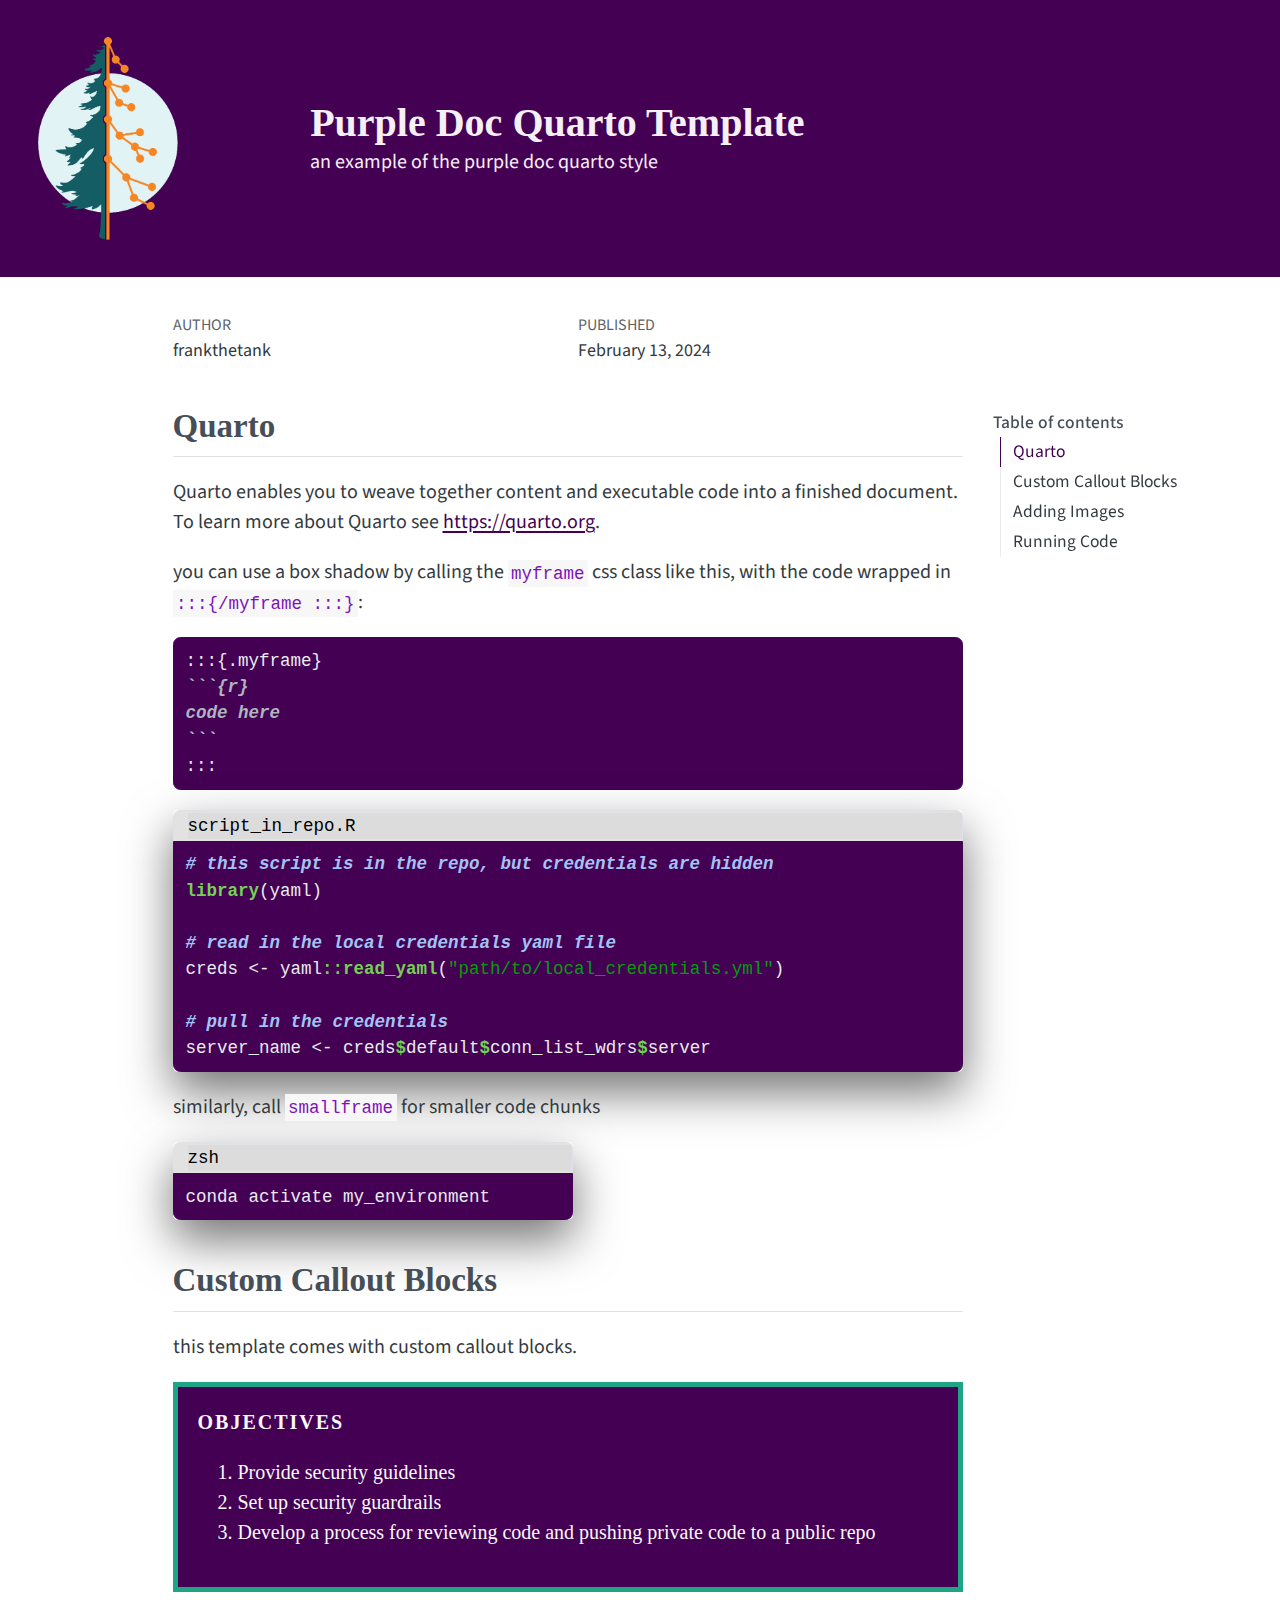
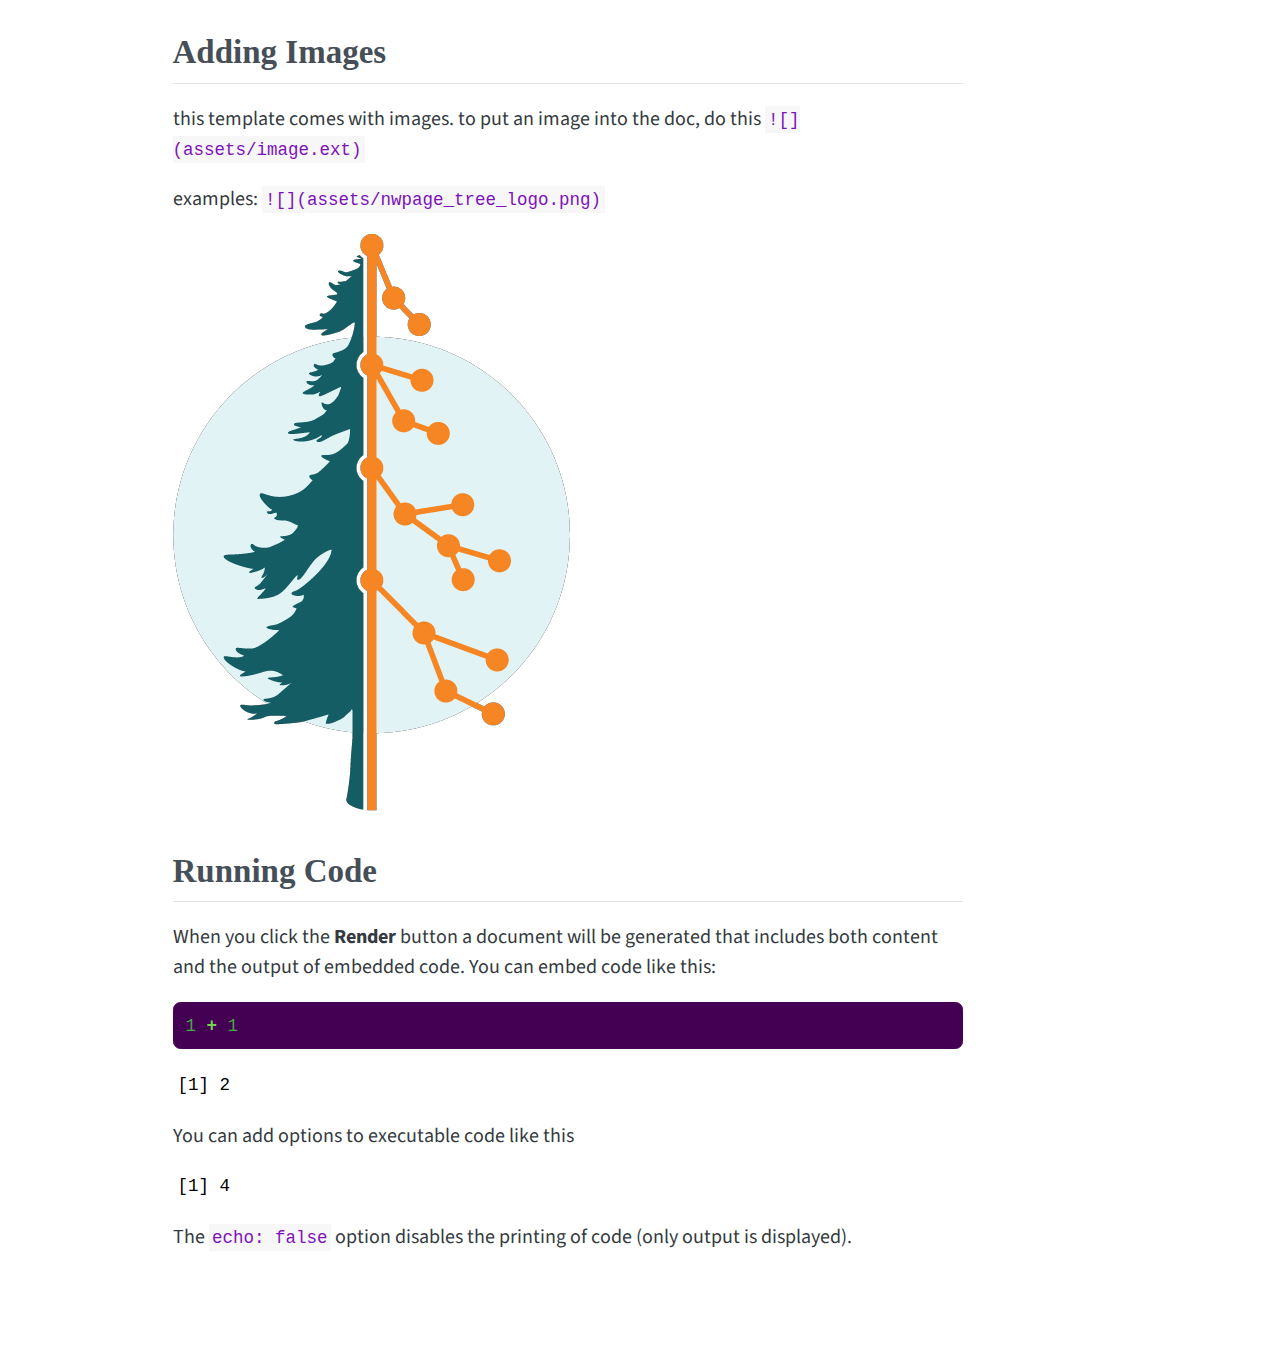
==== commit 4171d6cf: "fix: put assets in the extentions folder" ====
--- a/template.html
+++ b/template.html
@@ -7,7 +7,7 @@
 <meta name="viewport" content="width=device-width, initial-scale=1.0, user-scalable=yes">
 
 <meta name="author" content="frankthetank">
-<meta name="dcterms.date" content="2024-02-08">
+<meta name="dcterms.date" content="2024-02-13">
 <meta name="description" content="an example of the purple doc quarto style">
 
 <title>Purple Doc Quarto Template</title>
@@ -101,7 +101,7 @@
       <div>
       <div class="quarto-title-meta-heading">Published</div>
       <div class="quarto-title-meta-contents">
-        <p class="date">February 8, 2024</p>
+        <p class="date">February 13, 2024</p>
       </div>
     </div>
     
@@ -169,7 +169,7 @@
 <h2 class="anchored" data-anchor-id="custom-callout-blocks">Custom Callout Blocks</h2>
 <p>this template comes with custom callout blocks.</p>
 <div class="note">
-<p> <strong>Objectives</strong></p>
+<p><strong>Objectives</strong></p>
 <ol type="1">
 <li>Provide security guidelines</li>
 <li>Set up security guardrails</li>
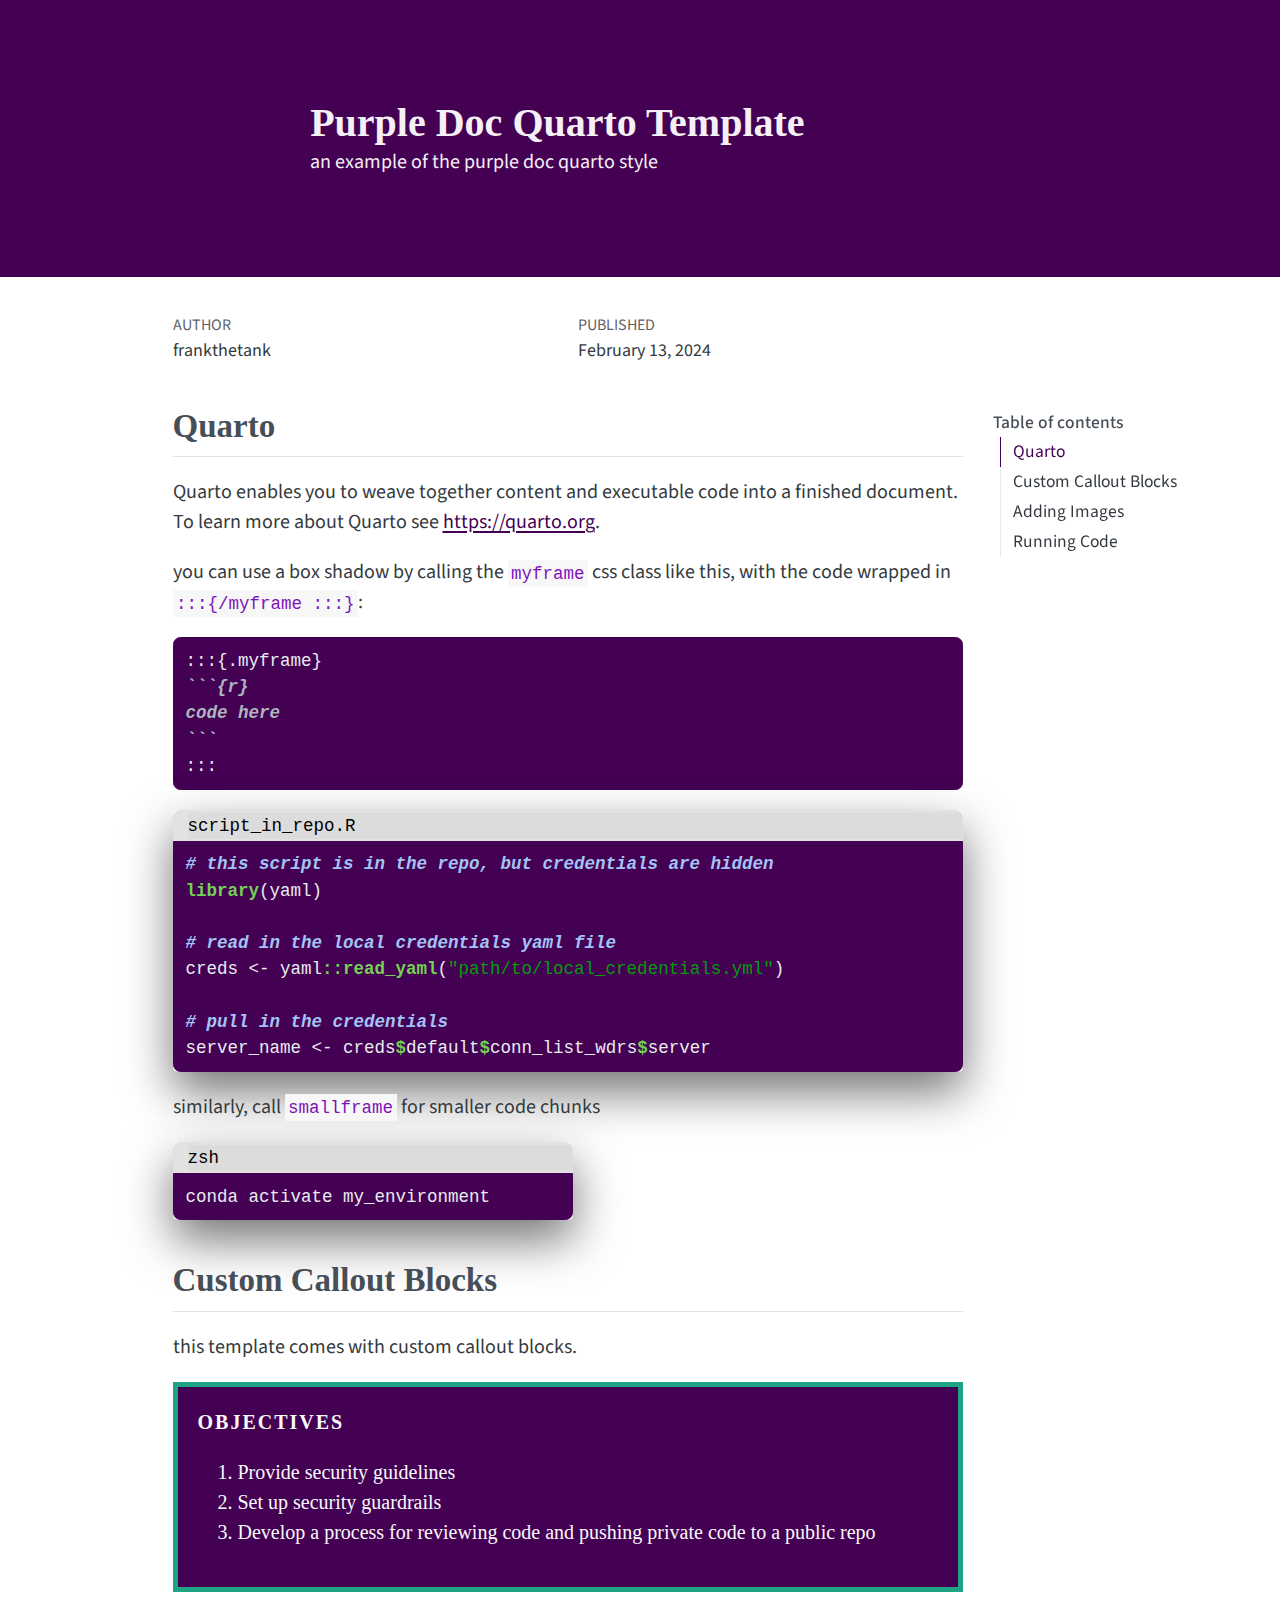
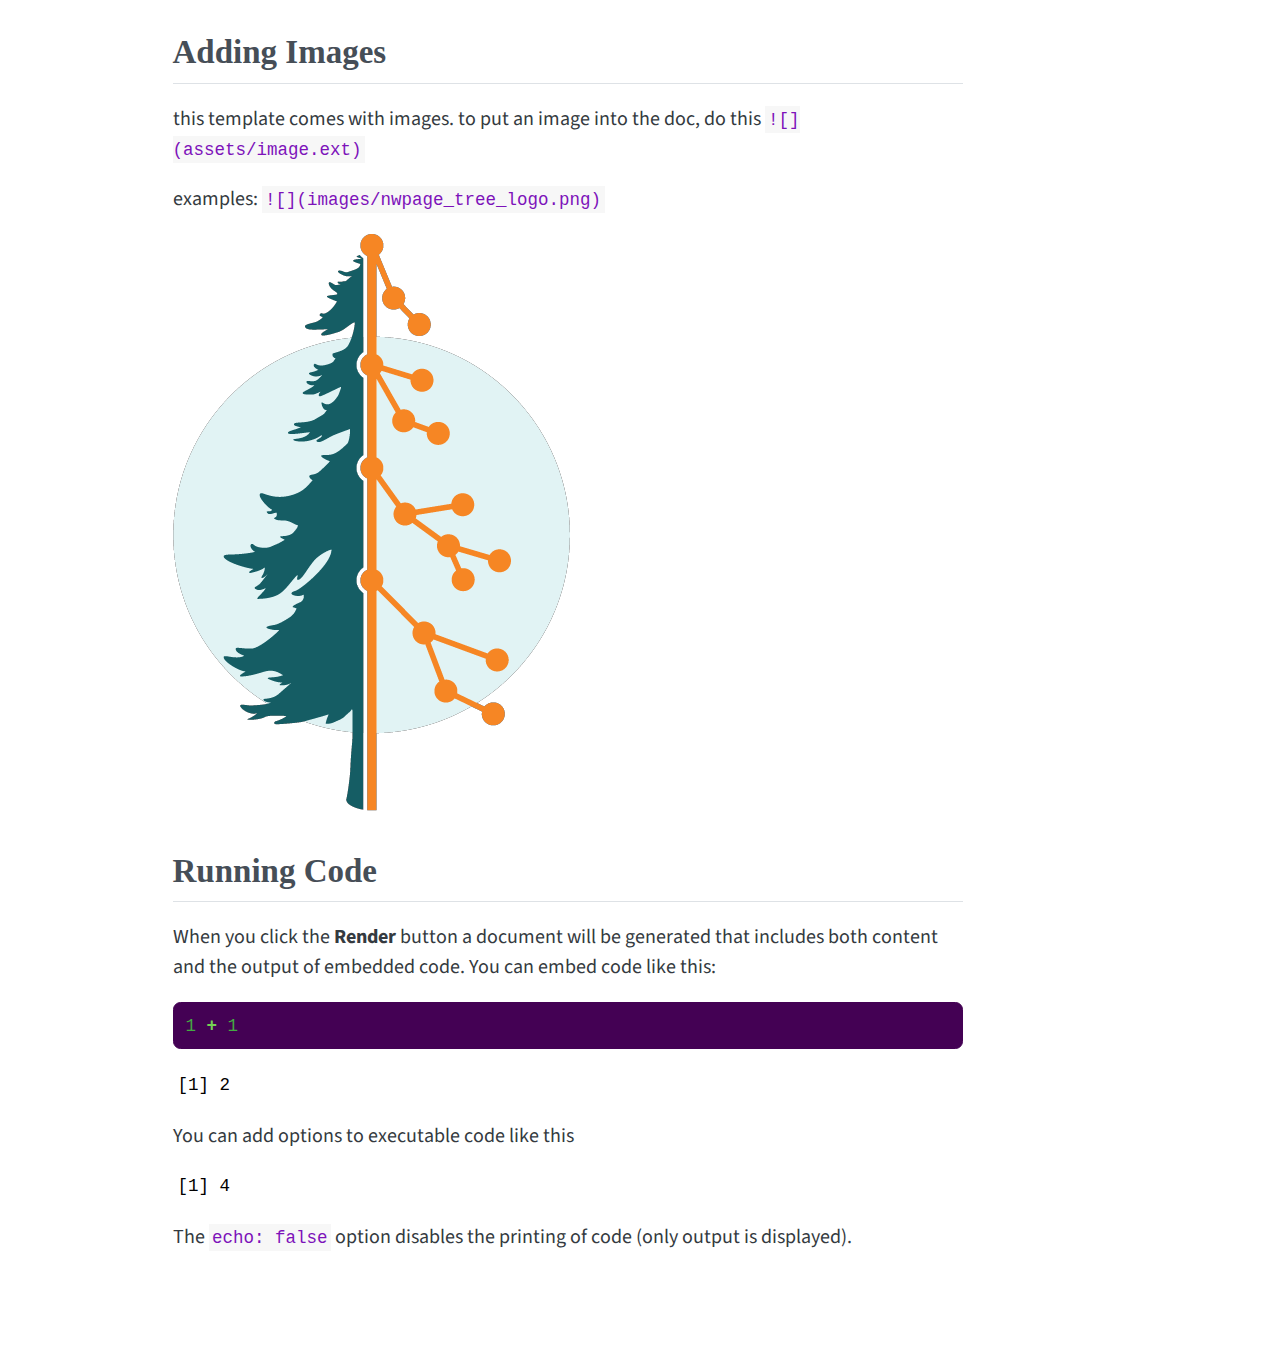
==== commit 188b065b: "test: add project to the ext yml" ====
--- a/template.html
+++ b/template.html
@@ -180,8 +180,8 @@
 <section id="adding-images" class="level2">
 <h2 class="anchored" data-anchor-id="adding-images">Adding Images</h2>
 <p>this template comes with images. to put an image into the doc, do this <code>![](assets/image.ext)</code></p>
-<p>examples: <code>![](assets/nwpage_tree_logo.png)</code></p>
-<p><img src="assets/nwpage_tree_logo.png" class="img-fluid"></p>
+<p>examples: <code>![](images/nwpage_tree_logo.png)</code></p>
+<p><img src="images/nwpage_tree_logo.png" class="img-fluid"></p>
 </section>
 <section id="running-code" class="level2">
 <h2 class="anchored" data-anchor-id="running-code">Running Code</h2>
